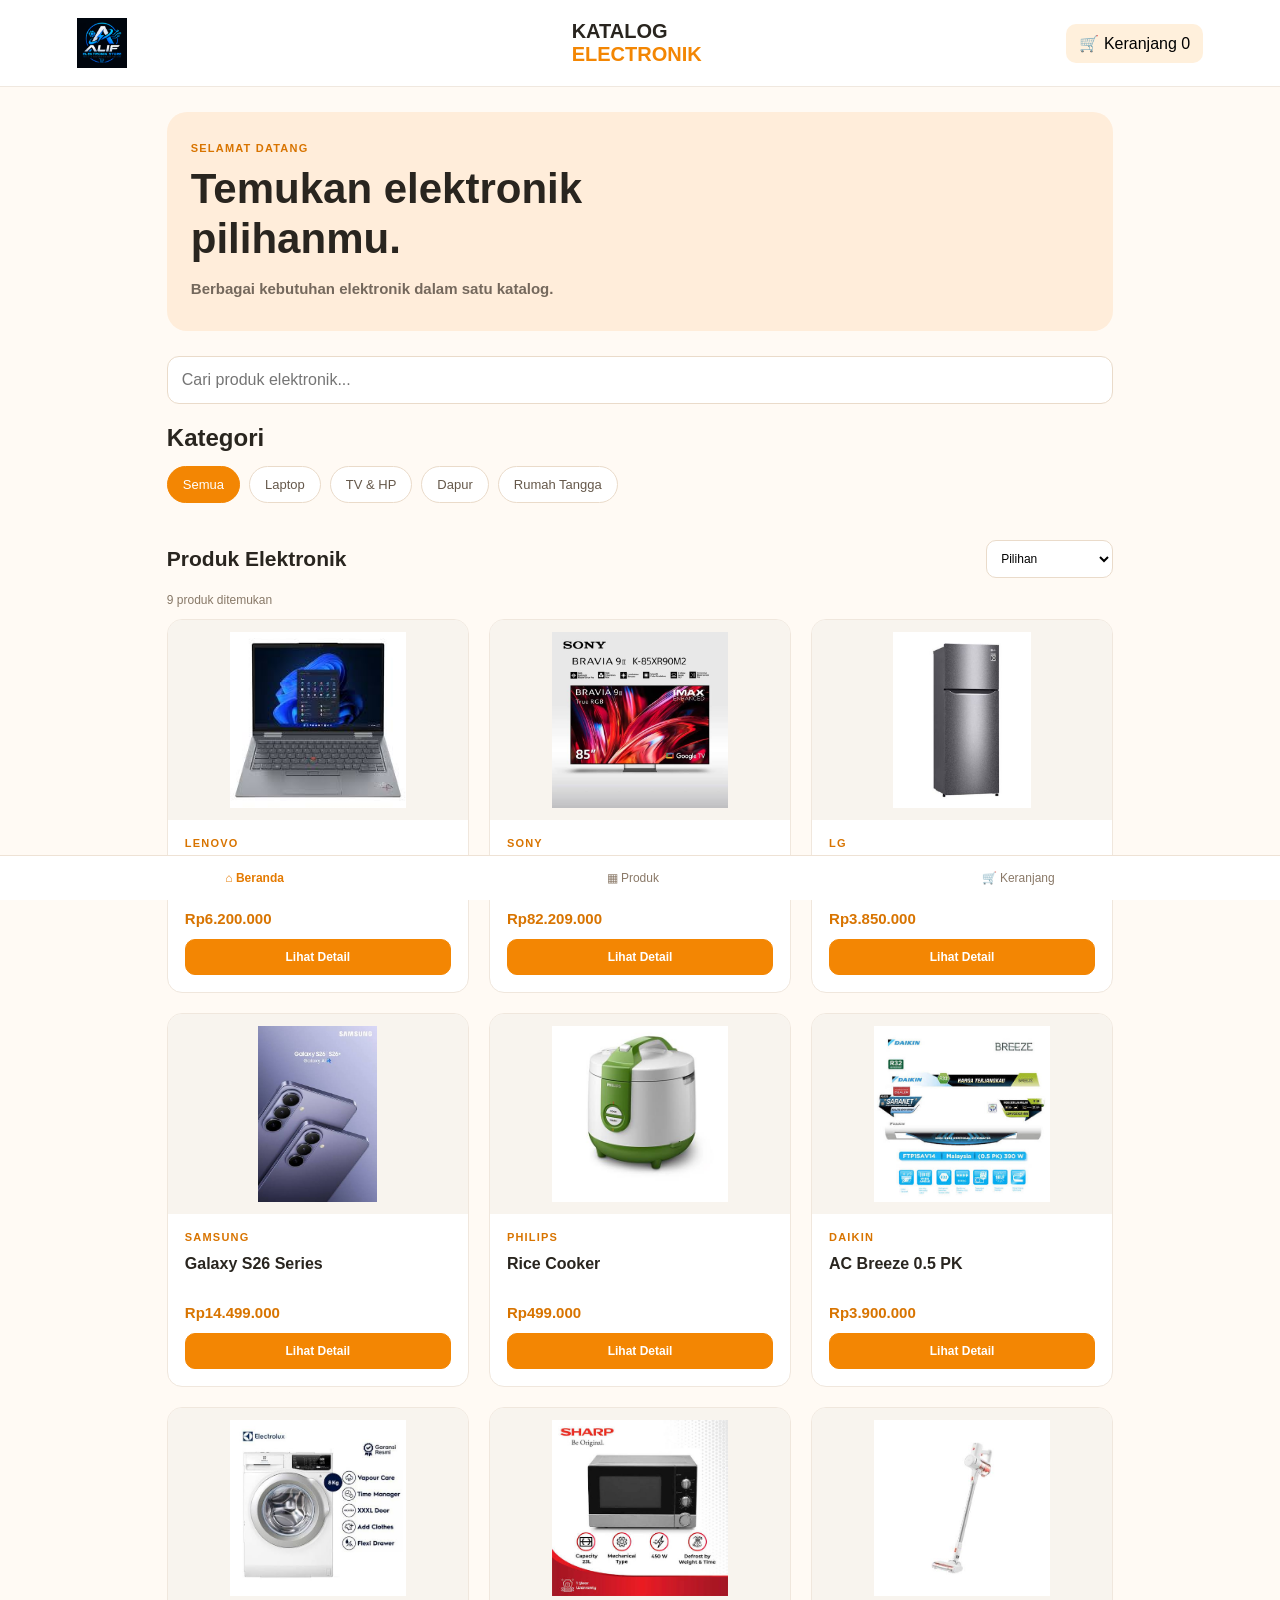
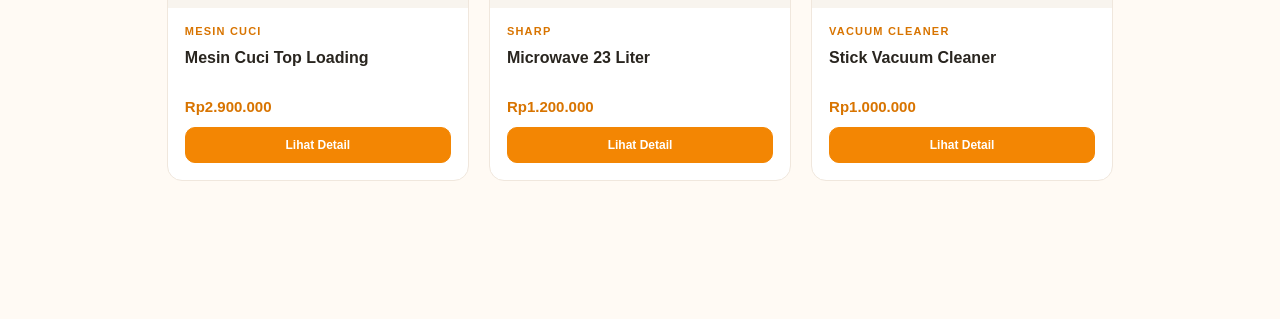
==== index.html @ b6ebd0a6 "menambahkan file html,css,dan javascript" ====
<!DOCTYPE html>
<html lang="id">
<head>
    <meta charset="UTF-8">
    <meta name="viewport" content="width=device-width, initial-scale=1.0">
    <title>Katalog Electronic</title>
    <link rel="stylesheet" href="style.css">
    <script src="script.js" defer></script>
</head>
<body>

<header class="header">
    <img src="Alif Elektronik Store Neon Badge.png" alt="Logo Toko Elektronik" class="logo">
    <a class="logo" href="index.html">KATALOG <span>ELECTRONIK</span></a>
    <button id="cartButton" class="cartbutton">
        🛒 Keranjang <span id="cartCount">0</span>
    </button>
</header>

<main class="container">

    <section id="catalogPage">
        <div class="welcome">
            <p class="eyebrow">SELAMAT DATANG</p>
            <h1>Temukan elektronik pilihanmu.</h1>
            <p class="deskripsi">Berbagai kebutuhan elektronik dalam satu katalog.</p>
        </div>

        <div class="searchbox">
            <input id="searchInput" type="search" placeholder="Cari produk elektronik...">
        </div>

        <h2>Kategori</h2>

        <div class="categories">
            <button class="category active" data-category="Semua">Semua</button>
            <button class="category" data-category="Laptop">Laptop</button>
            <button class="category" data-category="TV & HP">TV & HP</button>
            <button class="category" data-category="Dapur">Dapur</button>
            <button class="category" data-category="Rumah Tangga">Rumah Tangga</button>
        </div>

        <div class="sectionheading">
            <h2>Produk Elektronik</h2>

            <select id="sortSelect">
                <option value="default">Pilihan</option>
                <option value="low">Harga termurah</option>
                <option value="high">Harga termahal</option>
                <option value="az">Nama A-Z</option>
            </select>
        </div>

        <p id="resultCount"></p>

        <div id="productGrid" class="productgrid">

            <article class="productcard" data-category="Laptop" data-name="Laptop ThinkPad" data-price="6200000">
                <img class="productimage" src="gambar 1.png" alt="Laptop Lenovo ThinkPad">
                <div class="productinfo">
                    <p class="productbrand">LENOVO</p>
                    <h3>Laptop ThinkPad</h3>
                    <p class="productprice">Rp6.200.000</p>
                    <a class="primarybutton" href="laptop.html">Lihat Detail</a>
                </div>
            </article>

            <article class="productcard" data-category="TV & HP" data-name="Sony BRAVIA 9 II" data-price="82209000">
                <img class="productimage" src="gambar 2.png" alt="Televisi Sony BRAVIA 9 II">
                <div class="productinfo">
                    <p class="productbrand">SONY</p>
                    <h3>BRAVIA 9 II 85 Inci</h3>
                    <p class="productprice">Rp82.209.000</p>
                    <a class="primarybutton" href="televisi.html">Lihat Detail</a>
                </div>
            </article>

            <article class="productcard" data-category="Rumah Tangga" data-name="Kulkas Dua Pintu" data-price="3850000">
                <img class="productimage" src="gambar 3.png" alt="Kulkas dua pintu LG">
                <div class="productinfo">
                    <p class="productbrand">LG</p>
                    <h3>Kulkas Dua Pintu</h3>
                    <p class="productprice">Rp3.850.000</p>
                    <a class="primarybutton" href="kulkas.html">Lihat Detail</a>
                </div>
            </article>

            <article class="productcard" data-category="TV & HP" data-name="Samsung Galaxy S26" data-price="14499000">
                <img class="productimage" src="gambar 4.png" alt="Samsung Galaxy S26">
                <div class="productinfo">
                    <p class="productbrand">SAMSUNG</p>
                    <h3>Galaxy S26 Series</h3>
                    <p class="productprice">Rp14.499.000</p>
                    <a class="primarybutton" href="handphone.html">Lihat Detail</a>
                </div>
            </article>

            <article class="productcard" data-category="Dapur" data-name="Philips Rice Cooker" data-price="499000">
                <img class="productimage" src="gambar 5.png" alt="Rice cooker Philips">
                <div class="productinfo">
                    <p class="productbrand">PHILIPS</p>
                    <h3>Rice Cooker</h3>
                    <p class="productprice">Rp499.000</p>
                    <a class="primarybutton" href="ricecooker.html">Lihat Detail</a>
                </div>
            </article>

            <article class="productcard" data-category="Rumah Tangga" data-name="Daikin Breeze AC" data-price="3900000">
                <img class="productimage" src="gambar 6.png" alt="AC Daikin Breeze 0.5 PK">
                <div class="productinfo">
                    <p class="productbrand">DAIKIN</p>
                    <h3>AC Breeze 0.5 PK</h3>
                    <p class="productprice">Rp3.900.000</p>
                    <a class="primarybutton" href="ac.html">Lihat Detail</a>
                </div>
            </article>

            <article class="productcard" data-category="Rumah Tangga" data-name="Mesin Cuci Top Loading" data-price="2900000">
                <img class="productimage" src="gambar 7.png" alt="Mesin cuci bukaan atas">
                <div class="productinfo">
                    <p class="productbrand">MESIN CUCI</p>
                    <h3>Mesin Cuci Top Loading</h3>
                    <p class="productprice">Rp2.900.000</p>
                    <a class="primarybutton" href="mesin cuci.html">Lihat Detail</a>
                </div>
            </article>

            <article class="productcard" data-category="Dapur" data-name="Sharp Microwave 23 Liter" data-price="1200000">
                <img class="productimage" src="gambar 8.png" alt="Microwave Sharp 23 liter">
                <div class="productinfo">
                    <p class="productbrand">SHARP</p>
                    <h3>Microwave 23 Liter</h3>
                    <p class="productprice">Rp1.200.000</p>
                    <a class="primarybutton" href="microwave.html">Lihat Detail</a>
                </div>
            </article>

            <article class="productcard" data-category="Rumah Tangga" data-name="Stick Vacuum Cleaner" data-price="1000000">
                <img class="productimage" src="gambar 9.png" alt="Stick vacuum cleaner">
                <div class="productinfo">
                    <p class="productbrand">VACUUM CLEANER</p>
                    <h3>Stick Vacuum Cleaner</h3>
                    <p class="productprice">Rp1.000.000</p>
                    <a class="primarybutton" href="vacum.html">Lihat Detail</a>
                </div>
            </article>

        </div>

        <p id="emptyState" hidden>Produk tidak ditemukan.</p>
    </section>

    <section id="cartPage" hidden>
        <div class="sectionheading">
            <h2>Keranjang Belanja</h2>
            <button id="backButton" class="outlinebutton">Kembali</button>
        </div>

        <div id="cartItems"></div>

        <div class="cartsummary">
            <strong>Total: <span id="cartTotal">Rp0</span></strong>
            <button id="checkoutButton" class="primarybutton">Checkout</button>
        </div>
    </section>

</main>

<nav class="bottomnav">
    <a href="index.html" class="navitem active">⌂ Beranda</a>
    <a href="#productGrid" class="navitem" id="productTab">▦ Produk</a>
    <button id="bottomCartButton" class="navitem">🛒 Keranjang</button>
</nav>

<div class="ucapan">
    <h2 class="jalan">Terimakasih Sudah Melihat Lihat Serta Sudah Belanja 😆</h2>
</div>

</body>
</html>
---- style.css ----
* {
    box-sizing: border-box;
    margin: 0;
    padding: 0;
}

body {
    font-family: Arial, sans-serif;
    background-color: #fffaf4;
    color: #29251f;
    padding-bottom: 85px;
}

button,
input,
select {
    font: inherit;
}

button,
a {
    cursor: pointer;
}

.header {
    background-color: #ffffff;
    padding: 18px 6%;
    display: flex;
    align-items: center;
    justify-content: space-between;
    border-bottom: 1px solid #f0e8df;
}

.logo {
    color: #29251f;
    text-decoration: none;
    font-size: 20px;
    font-weight: bolder;
}

.logo span {
    color: #f38603;
}

.cartbutton {
    padding: 10px 13px;
    border: none;
    border-radius: 10px;
    background-color: #fff0dc;
}

.container {
    width: 100%;
    max-width: 1100px;
    margin: auto;
    padding: 25px 6%;
}

.welcome {
    background-color: #ffedda;
    padding: 30px 24px;
    border-radius: 20px;
    margin-bottom: 25px;
    transition: 0.9s ease;
}

.welcome:hover{
    transform: translateY(-10px);
}

.welcome h1 {
    max-width: 500px;
    font-size: clamp(28px, 6vw, 42px);
    line-height: 1.2;
    margin-bottom: 12px;
}

.welcome p:last-child {
    color: #74685c;
    line-height: 1.6;
}

.eyebrow,
.productbrand {
    color: #d87400;
    font-size: 11px;
    font-weight: bold;
    letter-spacing: 1.2px;
    margin-bottom: 10px;
}

.searchbox {
    margin: 20px 0;
}

.searchbox input {
    width: 100%;
    padding: 14px;
    border: 1px solid #eadbca;
    border-radius: 12px;
    background-color: #ffffff;
}

.categories {
    display: flex;
    gap: 9px;
    overflow-x: auto;
    padding: 14px 0 22px;
}

.category {
    flex-shrink: 0;
    padding: 10px 15px;
    border: 1px solid #eadbca;
    border-radius: 25px;
    background-color: #ffffff;
    color: #65584a;
    font-size: 13px;
}

.category.active {
    color: #ffffff;
    background-color: #f38603;
    border-color: #f38603;
}

.sectionheading {
    display: flex;
    justify-content: space-between;
    align-items: center;
    gap: 12px;
    margin: 15px 0;
}

.sectionheading h2,
.container > h2 {
    font-size: 21px;
}

#sortSelect {
    max-width: 150px;
    padding: 10px;
    border: 1px solid #eadbca;
    border-radius: 10px;
    background-color: #ffffff;
    font-size: 12px;
}

#resultCount {
    margin-bottom: 12px;
    color: #887968;
    font-size: 12px;
}

.productgrid {
    display: grid;
    grid-template-columns: repeat(2, minmax(0, 1fr));
    gap: 14px;
}

.productcard {
    min-width: 0;
    overflow: hidden;
    border: 1px solid #f0e7dd;
    border-radius: 15px;
    background-color: #ffffff;
}

.productimage {
    display: block;
    width: 100%;
    height: 145px;
    object-fit: contain;
    padding: 12px;
    background-color: #f8f4ee;
}

.productinfo {
    padding: 13px;
}

.productinfo h3 {
    font-size: 14px;
    line-height: 1.4;
    min-height: 39px;
    margin-bottom: 9px;
}

.productprice {
    color: #d87400;
    font-weight: bold;
    font-size: 15px;
    margin: 12px 0;
}

.primarybutton, .outlinebutton {
    display: inline-block;
    text-align: center;
    padding: 12px 15px;
    border-radius: 10px;
    font-size: 13px;
    font-weight: bold;
    text-decoration: none;
}

.primarybutton {
    border: 1px solid #f38603;
    background-color: #f38603;
    color: #ffffff;
}

.primarybutton:hover {
    background-color: #d87400;
}

.productinfo .primarybutton {
    display: block;
    width: 100%;
    padding: 10px 5px;
    font-size: 12px;
}

.outlinebutton {
    color: #c66a00;
    border: 1px solid #f38603;
    background-color: #ffffff;
}

.backlink {
    display: inline-block;
    margin-bottom: 20px;
    color: #b96300;
    text-decoration: none;
    font-size: 14px;
}

.detailcard {
    max-width: 650px;
    margin: auto;
    padding: 22px;
    background-color: #ffffff;
    border: 1px solid #f0e7dd;
    border-radius: 20px;
}

.detailimage {
    display: block;
    width: 100%;
    height: 280px;
    object-fit: contain;
    padding: 15px;
    background-color: #f8f4ee;
    border-radius: 15px;
    margin-bottom: 22px;
}

.detailcard h1 {
    font-size: 27px;
    margin: 10px 0;
}

.detailcard > p:not(.productbrand):not(.productprice) {
    color: #786c60;
    font-size: 14px;
    line-height: 1.7;
    margin-bottom: 20px;
}

.quantityinput {
    display: block;
    width: 100%;
    padding: 12px;
    margin: 10px 0 18px;
    border: 1px solid #eadbca;
    border-radius: 10px;
}

.addtocart {
    width: 100%;
}

.cartitem {
    display: flex;
    align-items: center;
    gap: 12px;
    padding: 12px;
    margin-bottom: 12px;
    background-color: #ffffff;
    border: 1px solid #f0e7dd;
    border-radius: 13px;
}

.cartitem img {
    width: 70px;
    height: 70px;
    object-fit: contain;
    background-color: #f8f4ee;
    border-radius: 9px;
}

.cartiteminfo {
    flex: 1;
    min-width: 0;
}

.cartiteminfo h3 {
    font-size: 13px;
    margin-bottom: 6px;
}

.cartiteminfo p {
    color: #d87400;
    font-size: 13px;
    font-weight: bold;
}

.removebutton {
    border: none;
    padding: 8px;
    border-radius: 8px;
    background-color: #fff0dc;
    color: #a95b00;
    font-size: 11px;
}

.cartsummary {
    display: flex;
    justify-content: space-between;
    align-items: center;
    gap: 12px;
    margin-top: 20px;
    padding: 16px;
    border-radius: 14px;
    background-color: #ffffff;
}

.bottomnav {
    position: fixed;
    bottom: 0;
    left: 0;
    z-index: 10;
    width: 100%;
    display: flex;
    justify-content: space-around;
    align-items: center;
    padding: 15px 5%;
    background-color: #ffffff;
    border-top: 1px solid #eee2d5;
}

.navitem {
    color: #8a7968;
    text-decoration: none;
    background: none;
    border: none;
    font-size: 12px;
}

.navitem.active {
    color: #e47a00;
    font-weight: bold;
}

[hidden] {
    display: none !important;
}

@media (min-width: 700px) {
    .productgrid {
        grid-template-columns: repeat(3, minmax(0, 1fr));
        gap: 20px;
    }

    .productimage {
        height: 200px;
    }

    .productinfo {
        padding: 17px;
    }

    .productinfo h3 {
        font-size: 16px;
    }

    .detailimage {
        height: 350px;
    }

    .detailcard {
        padding: 30px;
    }
}

@media (max-width: 360px) {
    .container {
        padding-left: 4%;
        padding-right: 4%;
    }

    .productgrid {
        gap: 8px;
    }

    .productinfo {
        padding: 9px;
    }

    .productinfo h3,
    .productprice {
        font-size: 12px;
    }
}

.logo{
    width: 50px;
    height: auto;
}

.ucapan{
    justify-content: flex-start;
    display: flex;
    margin: 0 auto;
    white-space: nowrap;
    overflow: hidden;
    transition: 0.9s ease;
}

.jalan{
    animation: jalan-kiri 10s linear infinite;
    display: inline-block;
    padding-left: 100%;
    color: #d87400;
}

@keyframes jalan-kiri{
    0%{transform: translate3d(10,10,10);}
    100%{transform: translate3d(-100%,0,0);}
}

.deskripsi{
    font-weight: bolder;
    font-size: 15px;
    color: #FF933E;
}
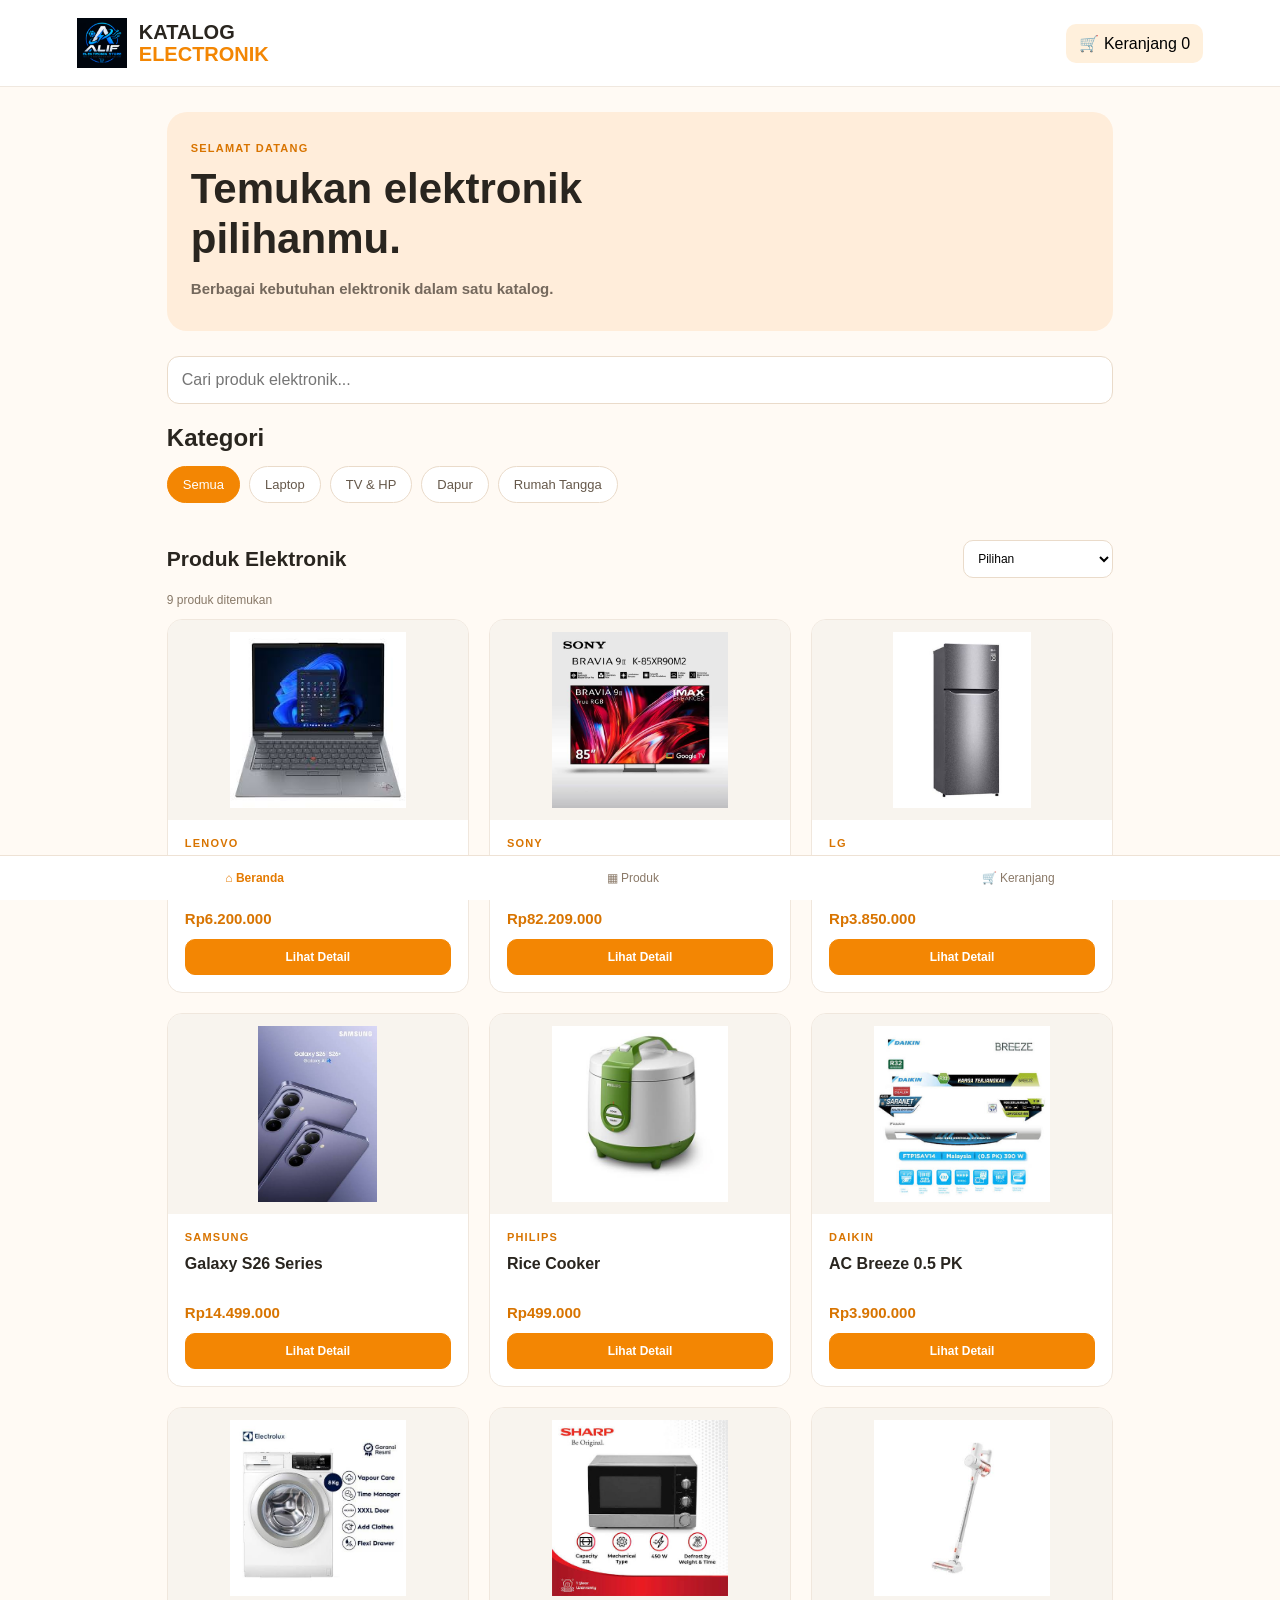
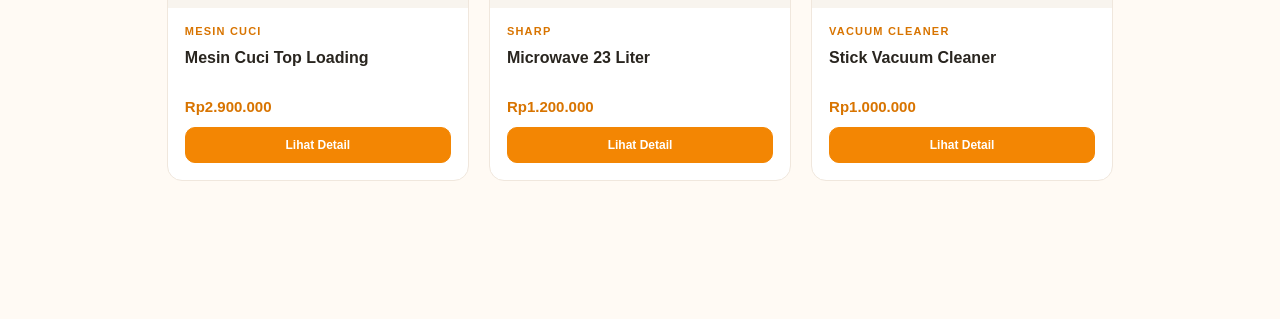
==== commit b5a270d7: "menambahkan file html css js" ====
--- a/index.html
+++ b/index.html
@@ -1,3 +1,4 @@
+
 <!DOCTYPE html>
 <html lang="id">
 <head>
@@ -9,172 +10,178 @@
 </head>
 <body>
 
-<header class="header">
-    <img src="Alif Elektronik Store Neon Badge.png" alt="Logo Toko Elektronik" class="logo">
-    <a class="logo" href="index.html">KATALOG <span>ELECTRONIK</span></a>
-    <button id="cartButton" class="cartbutton">
-        🛒 Keranjang <span id="cartCount">0</span>
-    </button>
-</header>
+    <header class="header">
+        <img src="Alif Elektronik Store Neon Badge.png"
+             alt="Logo Toko Elektronik"
+             class="store-logo">
 
-<main class="container">
+        <a class="logo" href="index.html">
+            KATALOG <span>ELECTRONIK</span>
+        </a>
 
-    <section id="catalogPage">
-        <div class="welcome">
-            <p class="eyebrow">SELAMAT DATANG</p>
-            <h1>Temukan elektronik pilihanmu.</h1>
-            <p class="deskripsi">Berbagai kebutuhan elektronik dalam satu katalog.</p>
-        </div>
+        <button id="cartButton" class="cartbutton">
+            🛒 Keranjang <span id="cartCount">0</span>
+        </button>
+    </header>
 
-        <div class="searchbox">
-            <input id="searchInput" type="search" placeholder="Cari produk elektronik...">
-        </div>
+    <main class="container">
 
-        <h2>Kategori</h2>
+        <section id="catalogPage">
+            <div class="welcome">
+                <p class="eyebrow">SELAMAT DATANG</p>
+                <h1>Temukan elektronik pilihanmu.</h1>
+                <p class="deskripsi">Berbagai kebutuhan elektronik dalam satu katalog.</p>
+            </div>
 
-        <div class="categories">
-            <button class="category active" data-category="Semua">Semua</button>
-            <button class="category" data-category="Laptop">Laptop</button>
-            <button class="category" data-category="TV & HP">TV & HP</button>
-            <button class="category" data-category="Dapur">Dapur</button>
-            <button class="category" data-category="Rumah Tangga">Rumah Tangga</button>
-        </div>
+            <div class="searchbox">
+                <input id="searchInput" type="search" placeholder="Cari produk elektronik...">
+            </div>
 
-        <div class="sectionheading">
-            <h2>Produk Elektronik</h2>
+            <h2>Kategori</h2>
 
-            <select id="sortSelect">
-                <option value="default">Pilihan</option>
-                <option value="low">Harga termurah</option>
-                <option value="high">Harga termahal</option>
-                <option value="az">Nama A-Z</option>
-            </select>
-        </div>
+            <div class="categories">
+                <button class="category active" data-category="Semua">Semua</button>
+                <button class="category" data-category="Laptop">Laptop</button>
+                <button class="category" data-category="TV & HP">TV & HP</button>
+                <button class="category" data-category="Dapur">Dapur</button>
+                <button class="category" data-category="Rumah Tangga">Rumah Tangga</button>
+            </div>
 
-        <p id="resultCount"></p>
+            <div class="sectionheading">
+                <h2>Produk Elektronik</h2>
 
-        <div id="productGrid" class="productgrid">
+                <select id="sortSelect">
+                    <option value="default">Pilihan</option>
+                    <option value="low">Harga termurah</option>
+                    <option value="high">Harga termahal</option>
+                    <option value="az">Nama A-Z</option>
+                </select>
+            </div>
 
-            <article class="productcard" data-category="Laptop" data-name="Laptop ThinkPad" data-price="6200000">
-                <img class="productimage" src="gambar 1.png" alt="Laptop Lenovo ThinkPad">
-                <div class="productinfo">
-                    <p class="productbrand">LENOVO</p>
-                    <h3>Laptop ThinkPad</h3>
-                    <p class="productprice">Rp6.200.000</p>
-                    <a class="primarybutton" href="laptop.html">Lihat Detail</a>
-                </div>
-            </article>
+            <p id="resultCount"></p>
 
-            <article class="productcard" data-category="TV & HP" data-name="Sony BRAVIA 9 II" data-price="82209000">
-                <img class="productimage" src="gambar 2.png" alt="Televisi Sony BRAVIA 9 II">
-                <div class="productinfo">
-                    <p class="productbrand">SONY</p>
-                    <h3>BRAVIA 9 II 85 Inci</h3>
-                    <p class="productprice">Rp82.209.000</p>
-                    <a class="primarybutton" href="televisi.html">Lihat Detail</a>
-                </div>
-            </article>
+            <div id="productGrid" class="productgrid">
 
-            <article class="productcard" data-category="Rumah Tangga" data-name="Kulkas Dua Pintu" data-price="3850000">
-                <img class="productimage" src="gambar 3.png" alt="Kulkas dua pintu LG">
-                <div class="productinfo">
-                    <p class="productbrand">LG</p>
-                    <h3>Kulkas Dua Pintu</h3>
-                    <p class="productprice">Rp3.850.000</p>
-                    <a class="primarybutton" href="kulkas.html">Lihat Detail</a>
-                </div>
-            </article>
+                <article class="productcard" data-category="Laptop" data-name="Laptop ThinkPad" data-price="6200000">
+                    <img class="productimage" src="gambar 1.png" alt="Laptop Lenovo ThinkPad">
+                    <div class="productinfo">
+                        <p class="productbrand">LENOVO</p>
+                        <h3>Laptop ThinkPad</h3>
+                        <p class="productprice">Rp6.200.000</p>
+                        <a class="primarybutton" href="laptop.html">Lihat Detail</a>
+                    </div>
+                </article>
 
-            <article class="productcard" data-category="TV & HP" data-name="Samsung Galaxy S26" data-price="14499000">
-                <img class="productimage" src="gambar 4.png" alt="Samsung Galaxy S26">
-                <div class="productinfo">
-                    <p class="productbrand">SAMSUNG</p>
-                    <h3>Galaxy S26 Series</h3>
-                    <p class="productprice">Rp14.499.000</p>
-                    <a class="primarybutton" href="handphone.html">Lihat Detail</a>
-                </div>
-            </article>
+                <article class="productcard" data-category="TV & HP" data-name="Sony BRAVIA 9 II" data-price="82209000">
+                    <img class="productimage" src="gambar 2.png" alt="Televisi Sony BRAVIA 9 II">
+                    <div class="productinfo">
+                        <p class="productbrand">SONY</p>
+                        <h3>BRAVIA 9 II 85 Inci</h3>
+                        <p class="productprice">Rp82.209.000</p>
+                        <a class="primarybutton" href="televisi.html">Lihat Detail</a>
+                    </div>
+                </article>
 
-            <article class="productcard" data-category="Dapur" data-name="Philips Rice Cooker" data-price="499000">
-                <img class="productimage" src="gambar 5.png" alt="Rice cooker Philips">
-                <div class="productinfo">
-                    <p class="productbrand">PHILIPS</p>
-                    <h3>Rice Cooker</h3>
-                    <p class="productprice">Rp499.000</p>
-                    <a class="primarybutton" href="ricecooker.html">Lihat Detail</a>
-                </div>
-            </article>
+                <article class="productcard" data-category="Rumah Tangga" data-name="Kulkas Dua Pintu" data-price="3850000">
+                    <img class="productimage" src="gambar 3.png" alt="Kulkas dua pintu LG">
+                    <div class="productinfo">
+                        <p class="productbrand">LG</p>
+                        <h3>Kulkas Dua Pintu</h3>
+                        <p class="productprice">Rp3.850.000</p>
+                        <a class="primarybutton" href="kulkas.html">Lihat Detail</a>
+                    </div>
+                </article>
 
-            <article class="productcard" data-category="Rumah Tangga" data-name="Daikin Breeze AC" data-price="3900000">
-                <img class="productimage" src="gambar 6.png" alt="AC Daikin Breeze 0.5 PK">
-                <div class="productinfo">
-                    <p class="productbrand">DAIKIN</p>
-                    <h3>AC Breeze 0.5 PK</h3>
-                    <p class="productprice">Rp3.900.000</p>
-                    <a class="primarybutton" href="ac.html">Lihat Detail</a>
-                </div>
-            </article>
+                <article class="productcard" data-category="TV & HP" data-name="Samsung Galaxy S26" data-price="14499000">
+                    <img class="productimage" src="gambar 4.png" alt="Samsung Galaxy S26">
+                    <div class="productinfo">
+                        <p class="productbrand">SAMSUNG</p>
+                        <h3>Galaxy S26 Series</h3>
+                        <p class="productprice">Rp14.499.000</p>
+                        <a class="primarybutton" href="handphone.html">Lihat Detail</a>
+                    </div>
+                </article>
 
-            <article class="productcard" data-category="Rumah Tangga" data-name="Mesin Cuci Top Loading" data-price="2900000">
-                <img class="productimage" src="gambar 7.png" alt="Mesin cuci bukaan atas">
-                <div class="productinfo">
-                    <p class="productbrand">MESIN CUCI</p>
-                    <h3>Mesin Cuci Top Loading</h3>
-                    <p class="productprice">Rp2.900.000</p>
-                    <a class="primarybutton" href="mesin cuci.html">Lihat Detail</a>
-                </div>
-            </article>
+                <article class="productcard" data-category="Dapur" data-name="Philips Rice Cooker" data-price="499000">
+                    <img class="productimage" src="gambar 5.png" alt="Rice cooker Philips">
+                    <div class="productinfo">
+                        <p class="productbrand">PHILIPS</p>
+                        <h3>Rice Cooker</h3>
+                        <p class="productprice">Rp499.000</p>
+                        <a class="primarybutton" href="ricecooker.html">Lihat Detail</a>
+                    </div>
+                </article>
 
-            <article class="productcard" data-category="Dapur" data-name="Sharp Microwave 23 Liter" data-price="1200000">
-                <img class="productimage" src="gambar 8.png" alt="Microwave Sharp 23 liter">
-                <div class="productinfo">
-                    <p class="productbrand">SHARP</p>
-                    <h3>Microwave 23 Liter</h3>
-                    <p class="productprice">Rp1.200.000</p>
-                    <a class="primarybutton" href="microwave.html">Lihat Detail</a>
-                </div>
-            </article>
+                <article class="productcard" data-category="Rumah Tangga" data-name="Daikin Breeze AC" data-price="3900000">
+                    <img class="productimage" src="gambar 6.png" alt="AC Daikin Breeze 0.5 PK">
+                    <div class="productinfo">
+                        <p class="productbrand">DAIKIN</p>
+                        <h3>AC Breeze 0.5 PK</h3>
+                        <p class="productprice">Rp3.900.000</p>
+                        <a class="primarybutton" href="ac.html">Lihat Detail</a>
+                    </div>
+                </article>
 
-            <article class="productcard" data-category="Rumah Tangga" data-name="Stick Vacuum Cleaner" data-price="1000000">
-                <img class="productimage" src="gambar 9.png" alt="Stick vacuum cleaner">
-                <div class="productinfo">
-                    <p class="productbrand">VACUUM CLEANER</p>
-                    <h3>Stick Vacuum Cleaner</h3>
-                    <p class="productprice">Rp1.000.000</p>
-                    <a class="primarybutton" href="vacum.html">Lihat Detail</a>
-                </div>
-            </article>
+                <article class="productcard" data-category="Rumah Tangga" data-name="Mesin Cuci Top Loading" data-price="2900000">
+                    <img class="productimage" src="gambar 7.png" alt="Mesin cuci bukaan atas">
+                    <div class="productinfo">
+                        <p class="productbrand">MESIN CUCI</p>
+                        <h3>Mesin Cuci Top Loading</h3>
+                        <p class="productprice">Rp2.900.000</p>
+                        <a class="primarybutton" href="mesin cuci.html">Lihat Detail</a>
+                    </div>
+                </article>
 
-        </div>
+                <article class="productcard" data-category="Dapur" data-name="Sharp Microwave 23 Liter" data-price="1200000">
+                    <img class="productimage" src="gambar 8.png" alt="Microwave Sharp 23 liter">
+                    <div class="productinfo">
+                        <p class="productbrand">SHARP</p>
+                        <h3>Microwave 23 Liter</h3>
+                        <p class="productprice">Rp1.200.000</p>
+                        <a class="primarybutton" href="microwave.html">Lihat Detail</a>
+                    </div>
+                </article>
 
-        <p id="emptyState" hidden>Produk tidak ditemukan.</p>
-    </section>
+                <article class="productcard" data-category="Rumah Tangga" data-name="Stick Vacuum Cleaner" data-price="1000000">
+                    <img class="productimage" src="gambar 9.png" alt="Stick vacuum cleaner">
+                    <div class="productinfo">
+                        <p class="productbrand">VACUUM CLEANER</p>
+                        <h3>Stick Vacuum Cleaner</h3>
+                        <p class="productprice">Rp1.000.000</p>
+                        <a class="primarybutton" href="vacum.html">Lihat Detail</a>
+                    </div>
+                </article>
 
-    <section id="cartPage" hidden>
-        <div class="sectionheading">
-            <h2>Keranjang Belanja</h2>
-            <button id="backButton" class="outlinebutton">Kembali</button>
-        </div>
+            </div>
 
-        <div id="cartItems"></div>
+            <p id="emptyState" hidden>Produk tidak ditemukan.</p>
+        </section>
 
-        <div class="cartsummary">
-            <strong>Total: <span id="cartTotal">Rp0</span></strong>
-            <button id="checkoutButton" class="primarybutton">Checkout</button>
-        </div>
-    </section>
+        <section id="cartPage" hidden>
+            <div class="sectionheading">
+                <h2>Keranjang Belanja</h2>
+                <button id="backButton" class="outlinebutton">Kembali</button>
+            </div>
 
-</main>
+            <div id="cartItems"></div>
 
-<nav class="bottomnav">
-    <a href="index.html" class="navitem active">⌂ Beranda</a>
-    <a href="#productGrid" class="navitem" id="productTab">▦ Produk</a>
-    <button id="bottomCartButton" class="navitem">🛒 Keranjang</button>
-</nav>
+            <div class="cartsummary">
+                <strong>Total: <span id="cartTotal">Rp0</span></strong>
+                <button id="checkoutButton" class="primarybutton">Checkout</button>
+            </div>
+        </section>
 
-<div class="ucapan">
-    <h2 class="jalan">Terimakasih Sudah Melihat Lihat Serta Sudah Belanja 😆</h2>
-</div>
+    </main>
+
+    <nav class="bottomnav">
+        <a href="index.html" class="navitem active">⌂ Beranda</a>
+        <a href="#productGrid" class="navitem" id="productTab">▦ Produk</a>
+        <button id="bottomCartButton" class="navitem">🛒 Keranjang</button>
+    </nav>
+
+    <div class="ucapan">
+        <h2 class="jalan">Terimakasih Sudah Melihat Lihat Serta Sudah Belanja 😆</h2>
+    </div>
 
 </body>
-</html>+</html>
--- a/style.css
+++ b/style.css
@@ -1,3 +1,4 @@
+
 * {
     box-sizing: border-box;
     margin: 0;
@@ -9,6 +10,7 @@
     background-color: #fffaf4;
     color: #29251f;
     padding-bottom: 85px;
+    overflow-x: hidden;
 }
 
 button,
@@ -28,7 +30,15 @@
     display: flex;
     align-items: center;
     justify-content: space-between;
+    gap: 12px;
     border-bottom: 1px solid #f0e8df;
+}
+
+.store-logo {
+    display: block;
+    width: 50px;
+    height: auto;
+    flex-shrink: 0;
 }
 
 .logo {
@@ -36,10 +46,14 @@
     text-decoration: none;
     font-size: 20px;
     font-weight: bolder;
+    flex: 1;
+    min-width: 0;
+    line-height: 1.1;
 }
 
 .logo span {
     color: #f38603;
+    display: block;
 }
 
 .cartbutton {
@@ -47,6 +61,8 @@
     border: none;
     border-radius: 10px;
     background-color: #fff0dc;
+    white-space: nowrap;
+    flex-shrink: 0;
 }
 
 .container {
@@ -64,7 +80,7 @@
     transition: 0.9s ease;
 }
 
-.welcome:hover{
+.welcome:hover {
     transform: translateY(-10px);
 }
 
@@ -138,7 +154,9 @@
 }
 
 #sortSelect {
-    max-width: 150px;
+    width: 150px;
+    max-width: 40%;
+    min-width: 0;
     padding: 10px;
     border: 1px solid #eadbca;
     border-radius: 10px;
@@ -184,6 +202,7 @@
     line-height: 1.4;
     min-height: 39px;
     margin-bottom: 9px;
+    overflow-wrap: break-word;
 }
 
 .productprice {
@@ -191,9 +210,11 @@
     font-weight: bold;
     font-size: 15px;
     margin: 12px 0;
-}
-
-.primarybutton, .outlinebutton {
+    overflow-wrap: anywhere;
+}
+
+.primarybutton,
+.outlinebutton {
     display: inline-block;
     text-align: center;
     padding: 12px 15px;
@@ -306,15 +327,18 @@
 .cartiteminfo h3 {
     font-size: 13px;
     margin-bottom: 6px;
+    overflow-wrap: anywhere;
 }
 
 .cartiteminfo p {
     color: #d87400;
     font-size: 13px;
     font-weight: bold;
+    overflow-wrap: anywhere;
 }
 
 .removebutton {
+    flex-shrink: 0;
     border: none;
     padding: 8px;
     border-radius: 8px;
@@ -332,6 +356,7 @@
     padding: 16px;
     border-radius: 14px;
     background-color: #ffffff;
+    flex-wrap: wrap;
 }
 
 .bottomnav {
@@ -361,6 +386,39 @@
     font-weight: bold;
 }
 
+.ucapan {
+    display: flex;
+    justify-content: flex-start;
+    margin: 0 auto;
+    white-space: nowrap;
+    overflow: hidden;
+    transition: 0.9s ease;
+}
+
+.jalan {
+    display: inline-block;
+    padding-left: 100%;
+    color: #d87400;
+    animation: jalan-kiri 10s linear infinite;
+}
+
+@keyframes jalan-kiri {
+    0% {
+        transform: translateX(0);
+    }
+
+    100% {
+        transform: translateX(-100%);
+    }
+}
+
+.deskripsi {
+    font-weight: bolder;
+    font-size: 15px;
+    color: #ff933e;
+    overflow-wrap: break-word;
+}
+
 [hidden] {
     display: none !important;
 }
@@ -392,7 +450,25 @@
     }
 }
 
-@media (max-width: 360px) {
+@media (max-width: 699px) {
+    .header {
+        padding: 14px 4%;
+        gap: 8px;
+    }
+
+    .store-logo {
+        width: 38px;
+    }
+
+    .logo {
+        font-size: 15px;
+    }
+
+    .cartbutton {
+        padding: 10px 8px;
+        font-size: 12px;
+    }
+
     .container {
         padding-left: 4%;
         padding-right: 4%;
@@ -410,36 +486,69 @@
     .productprice {
         font-size: 12px;
     }
-}
-
-.logo{
-    width: 50px;
-    height: auto;
-}
-
-.ucapan{
-    justify-content: flex-start;
-    display: flex;
-    margin: 0 auto;
-    white-space: nowrap;
-    overflow: hidden;
-    transition: 0.9s ease;
-}
-
-.jalan{
-    animation: jalan-kiri 10s linear infinite;
-    display: inline-block;
-    padding-left: 100%;
-    color: #d87400;
-}
-
-@keyframes jalan-kiri{
-    0%{transform: translate3d(10,10,10);}
-    100%{transform: translate3d(-100%,0,0);}
-}
-
-.deskripsi{
-    font-weight: bolder;
-    font-size: 15px;
-    color: #FF933E;
+
+    .sectionheading {
+        gap: 8px;
+    }
+
+    .sectionheading h2 {
+        font-size: 18px;
+    }
+
+    #sortSelect {
+        width: 125px;
+        max-width: 42%;
+    }
+}
+
+@media (max-width: 350px) {
+    .header {
+        padding: 12px 3%;
+        gap: 5px;
+    }
+
+    .store-logo {
+        width: 30px;
+    }
+
+    .logo {
+        font-size: 12px;
+    }
+
+    .cartbutton {
+        padding: 8px 5px;
+        font-size: 10px;
+    }
+
+    .welcome {
+        padding: 24px 18px;
+    }
+
+    .welcome h1 {
+        font-size: 26px;
+    }
+
+    .deskripsi {
+        font-size: 13px;
+    }
+
+    .productgrid {
+        gap: 6px;
+    }
+
+    .productinfo {
+        padding: 7px;
+    }
+
+    .sectionheading h2 {
+        font-size: 16px;
+    }
+
+    .bottomnav {
+        padding: 14px 3%;
+    }
+
+    .navitem {
+        font-size: 11px;
+    }
 }
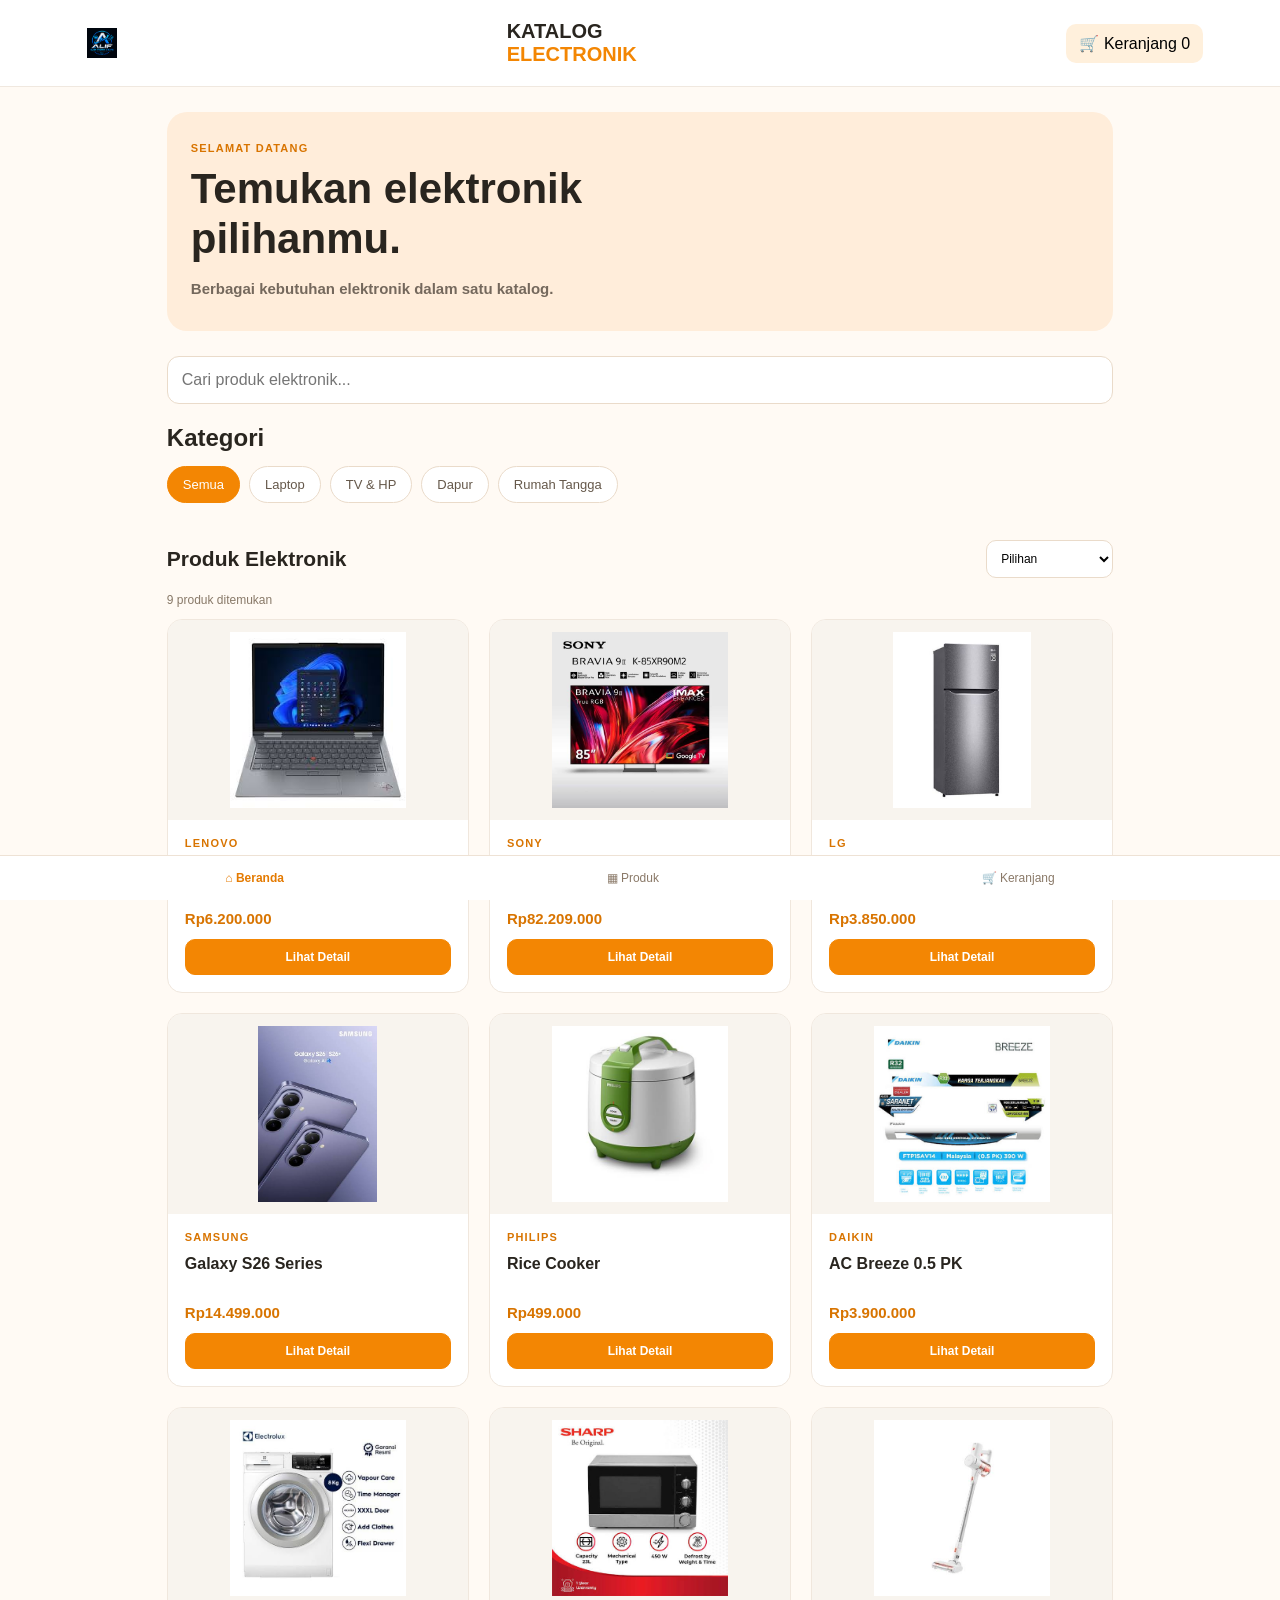
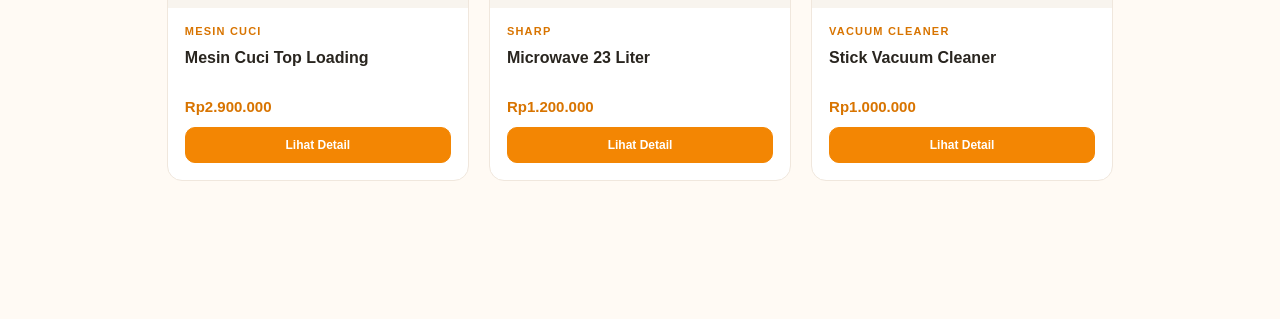
==== commit 64375ec3: "menambahkan html css js" ====
--- a/index.html
+++ b/index.html
@@ -1,4 +1,3 @@
-
 <!DOCTYPE html>
 <html lang="id">
 <head>
@@ -10,178 +9,172 @@
 </head>
 <body>
 
-    <header class="header">
-        <img src="Alif Elektronik Store Neon Badge.png"
-             alt="Logo Toko Elektronik"
-             class="store-logo">
+<header class="header">
+    <img  src="Alif Elektronik Store Neon Badge.png" alt="" class="logo-toko">
+    <a class="logo" href="index.html">KATALOG <span>ELECTRONIK</span></a>
+    <button id="cartButton" class="cartbutton">
+        🛒 Keranjang <span id="cartCount">0</span>
+    </button>
+</header>
 
-        <a class="logo" href="index.html">
-            KATALOG <span>ELECTRONIK</span>
-        </a>
+<main class="container">
 
-        <button id="cartButton" class="cartbutton">
-            🛒 Keranjang <span id="cartCount">0</span>
-        </button>
-    </header>
+    <section id="catalogPage">
+        <div class="welcome">
+            <p class="eyebrow">SELAMAT DATANG</p>
+            <h1>Temukan elektronik pilihanmu.</h1>
+            <p class="deskripsi">Berbagai kebutuhan elektronik dalam satu katalog.</p>
+        </div>
 
-    <main class="container">
+        <div class="searchbox">
+            <input id="searchInput" type="search" placeholder="Cari produk elektronik...">
+        </div>
 
-        <section id="catalogPage">
-            <div class="welcome">
-                <p class="eyebrow">SELAMAT DATANG</p>
-                <h1>Temukan elektronik pilihanmu.</h1>
-                <p class="deskripsi">Berbagai kebutuhan elektronik dalam satu katalog.</p>
-            </div>
+        <h2>Kategori</h2>
 
-            <div class="searchbox">
-                <input id="searchInput" type="search" placeholder="Cari produk elektronik...">
-            </div>
+        <div class="categories">
+            <button class="category active" data-category="Semua">Semua</button>
+            <button class="category" data-category="Laptop">Laptop</button>
+            <button class="category" data-category="TV & HP">TV & HP</button>
+            <button class="category" data-category="Dapur">Dapur</button>
+            <button class="category" data-category="Rumah Tangga">Rumah Tangga</button>
+        </div>
 
-            <h2>Kategori</h2>
+        <div class="sectionheading">
+            <h2>Produk Elektronik</h2>
 
-            <div class="categories">
-                <button class="category active" data-category="Semua">Semua</button>
-                <button class="category" data-category="Laptop">Laptop</button>
-                <button class="category" data-category="TV & HP">TV & HP</button>
-                <button class="category" data-category="Dapur">Dapur</button>
-                <button class="category" data-category="Rumah Tangga">Rumah Tangga</button>
-            </div>
+            <select id="sortSelect">
+                <option value="default">Pilihan</option>
+                <option value="low">Harga termurah</option>
+                <option value="high">Harga termahal</option>
+                <option value="az">Nama A-Z</option>
+            </select>
+        </div>
 
-            <div class="sectionheading">
-                <h2>Produk Elektronik</h2>
+        <p id="resultCount"></p>
 
-                <select id="sortSelect">
-                    <option value="default">Pilihan</option>
-                    <option value="low">Harga termurah</option>
-                    <option value="high">Harga termahal</option>
-                    <option value="az">Nama A-Z</option>
-                </select>
-            </div>
+        <div id="productGrid" class="productgrid">
 
-            <p id="resultCount"></p>
+            <article class="productcard" data-category="Laptop" data-name="Laptop ThinkPad" data-price="6200000">
+                <img class="productimage" src="gambar 1.png" alt="Laptop Lenovo ThinkPad">
+                <div class="productinfo">
+                    <p class="productbrand">LENOVO</p>
+                    <h3>Laptop ThinkPad</h3>
+                    <p class="productprice">Rp6.200.000</p>
+                    <a class="primarybutton" href="laptop.html">Lihat Detail</a>
+                </div>
+            </article>
 
-            <div id="productGrid" class="productgrid">
+            <article class="productcard" data-category="TV & HP" data-name="Sony BRAVIA 9 II" data-price="82209000">
+                <img class="productimage" src="gambar 2.png" alt="Televisi Sony BRAVIA 9 II">
+                <div class="productinfo">
+                    <p class="productbrand">SONY</p>
+                    <h3>BRAVIA 9 II 85 Inci</h3>
+                    <p class="productprice">Rp82.209.000</p>
+                    <a class="primarybutton" href="televisi.html">Lihat Detail</a>
+                </div>
+            </article>
 
-                <article class="productcard" data-category="Laptop" data-name="Laptop ThinkPad" data-price="6200000">
-                    <img class="productimage" src="gambar 1.png" alt="Laptop Lenovo ThinkPad">
-                    <div class="productinfo">
-                        <p class="productbrand">LENOVO</p>
-                        <h3>Laptop ThinkPad</h3>
-                        <p class="productprice">Rp6.200.000</p>
-                        <a class="primarybutton" href="laptop.html">Lihat Detail</a>
-                    </div>
-                </article>
+            <article class="productcard" data-category="Rumah Tangga" data-name="Kulkas Dua Pintu" data-price="3850000">
+                <img class="productimage" src="gambar 3.png" alt="Kulkas dua pintu LG">
+                <div class="productinfo">
+                    <p class="productbrand">LG</p>
+                    <h3>Kulkas Dua Pintu</h3>
+                    <p class="productprice">Rp3.850.000</p>
+                    <a class="primarybutton" href="kulkas.html">Lihat Detail</a>
+                </div>
+            </article>
 
-                <article class="productcard" data-category="TV & HP" data-name="Sony BRAVIA 9 II" data-price="82209000">
-                    <img class="productimage" src="gambar 2.png" alt="Televisi Sony BRAVIA 9 II">
-                    <div class="productinfo">
-                        <p class="productbrand">SONY</p>
-                        <h3>BRAVIA 9 II 85 Inci</h3>
-                        <p class="productprice">Rp82.209.000</p>
-                        <a class="primarybutton" href="televisi.html">Lihat Detail</a>
-                    </div>
-                </article>
+            <article class="productcard" data-category="TV & HP" data-name="Samsung Galaxy S26" data-price="14499000">
+                <img class="productimage" src="gambar 4.png" alt="Samsung Galaxy S26">
+                <div class="productinfo">
+                    <p class="productbrand">SAMSUNG</p>
+                    <h3>Galaxy S26 Series</h3>
+                    <p class="productprice">Rp14.499.000</p>
+                    <a class="primarybutton" href="handphone.html">Lihat Detail</a>
+                </div>
+            </article>
 
-                <article class="productcard" data-category="Rumah Tangga" data-name="Kulkas Dua Pintu" data-price="3850000">
-                    <img class="productimage" src="gambar 3.png" alt="Kulkas dua pintu LG">
-                    <div class="productinfo">
-                        <p class="productbrand">LG</p>
-                        <h3>Kulkas Dua Pintu</h3>
-                        <p class="productprice">Rp3.850.000</p>
-                        <a class="primarybutton" href="kulkas.html">Lihat Detail</a>
-                    </div>
-                </article>
+            <article class="productcard" data-category="Dapur" data-name="Philips Rice Cooker" data-price="499000">
+                <img class="productimage" src="gambar 5.png" alt="Rice cooker Philips">
+                <div class="productinfo">
+                    <p class="productbrand">PHILIPS</p>
+                    <h3>Rice Cooker</h3>
+                    <p class="productprice">Rp499.000</p>
+                    <a class="primarybutton" href="ricecooker.html">Lihat Detail</a>
+                </div>
+            </article>
 
-                <article class="productcard" data-category="TV & HP" data-name="Samsung Galaxy S26" data-price="14499000">
-                    <img class="productimage" src="gambar 4.png" alt="Samsung Galaxy S26">
-                    <div class="productinfo">
-                        <p class="productbrand">SAMSUNG</p>
-                        <h3>Galaxy S26 Series</h3>
-                        <p class="productprice">Rp14.499.000</p>
-                        <a class="primarybutton" href="handphone.html">Lihat Detail</a>
-                    </div>
-                </article>
+            <article class="productcard" data-category="Rumah Tangga" data-name="Daikin Breeze AC" data-price="3900000">
+                <img class="productimage" src="gambar 6.png" alt="AC Daikin Breeze 0.5 PK">
+                <div class="productinfo">
+                    <p class="productbrand">DAIKIN</p>
+                    <h3>AC Breeze 0.5 PK</h3>
+                    <p class="productprice">Rp3.900.000</p>
+                    <a class="primarybutton" href="ac.html">Lihat Detail</a>
+                </div>
+            </article>
 
-                <article class="productcard" data-category="Dapur" data-name="Philips Rice Cooker" data-price="499000">
-                    <img class="productimage" src="gambar 5.png" alt="Rice cooker Philips">
-                    <div class="productinfo">
-                        <p class="productbrand">PHILIPS</p>
-                        <h3>Rice Cooker</h3>
-                        <p class="productprice">Rp499.000</p>
-                        <a class="primarybutton" href="ricecooker.html">Lihat Detail</a>
-                    </div>
-                </article>
+            <article class="productcard" data-category="Rumah Tangga" data-name="Mesin Cuci Top Loading" data-price="2900000">
+                <img class="productimage" src="gambar 7.png" alt="Mesin cuci bukaan atas">
+                <div class="productinfo">
+                    <p class="productbrand">MESIN CUCI</p>
+                    <h3>Mesin Cuci Top Loading</h3>
+                    <p class="productprice">Rp2.900.000</p>
+                    <a class="primarybutton" href="mesin cuci.html">Lihat Detail</a>
+                </div>
+            </article>
 
-                <article class="productcard" data-category="Rumah Tangga" data-name="Daikin Breeze AC" data-price="3900000">
-                    <img class="productimage" src="gambar 6.png" alt="AC Daikin Breeze 0.5 PK">
-                    <div class="productinfo">
-                        <p class="productbrand">DAIKIN</p>
-                        <h3>AC Breeze 0.5 PK</h3>
-                        <p class="productprice">Rp3.900.000</p>
-                        <a class="primarybutton" href="ac.html">Lihat Detail</a>
-                    </div>
-                </article>
+            <article class="productcard" data-category="Dapur" data-name="Sharp Microwave 23 Liter" data-price="1200000">
+                <img class="productimage" src="gambar 8.png" alt="Microwave Sharp 23 liter">
+                <div class="productinfo">
+                    <p class="productbrand">SHARP</p>
+                    <h3>Microwave 23 Liter</h3>
+                    <p class="productprice">Rp1.200.000</p>
+                    <a class="primarybutton" href="microwave.html">Lihat Detail</a>
+                </div>
+            </article>
 
-                <article class="productcard" data-category="Rumah Tangga" data-name="Mesin Cuci Top Loading" data-price="2900000">
-                    <img class="productimage" src="gambar 7.png" alt="Mesin cuci bukaan atas">
-                    <div class="productinfo">
-                        <p class="productbrand">MESIN CUCI</p>
-                        <h3>Mesin Cuci Top Loading</h3>
-                        <p class="productprice">Rp2.900.000</p>
-                        <a class="primarybutton" href="mesin cuci.html">Lihat Detail</a>
-                    </div>
-                </article>
+            <article class="productcard" data-category="Rumah Tangga" data-name="Stick Vacuum Cleaner" data-price="1000000">
+                <img class="productimage" src="gambar 9.png" alt="Stick vacuum cleaner">
+                <div class="productinfo">
+                    <p class="productbrand">VACUUM CLEANER</p>
+                    <h3>Stick Vacuum Cleaner</h3>
+                    <p class="productprice">Rp1.000.000</p>
+                    <a class="primarybutton" href="vacum.html">Lihat Detail</a>
+                </div>
+            </article>
 
-                <article class="productcard" data-category="Dapur" data-name="Sharp Microwave 23 Liter" data-price="1200000">
-                    <img class="productimage" src="gambar 8.png" alt="Microwave Sharp 23 liter">
-                    <div class="productinfo">
-                        <p class="productbrand">SHARP</p>
-                        <h3>Microwave 23 Liter</h3>
-                        <p class="productprice">Rp1.200.000</p>
-                        <a class="primarybutton" href="microwave.html">Lihat Detail</a>
-                    </div>
-                </article>
+        </div>
 
-                <article class="productcard" data-category="Rumah Tangga" data-name="Stick Vacuum Cleaner" data-price="1000000">
-                    <img class="productimage" src="gambar 9.png" alt="Stick vacuum cleaner">
-                    <div class="productinfo">
-                        <p class="productbrand">VACUUM CLEANER</p>
-                        <h3>Stick Vacuum Cleaner</h3>
-                        <p class="productprice">Rp1.000.000</p>
-                        <a class="primarybutton" href="vacum.html">Lihat Detail</a>
-                    </div>
-                </article>
+        <p id="emptyState" hidden>Produk tidak ditemukan.</p>
+    </section>
 
-            </div>
+    <section id="cartPage" hidden>
+        <div class="sectionheading">
+            <h2>Keranjang Belanja</h2>
+            <button id="backButton" class="outlinebutton">Kembali</button>
+        </div>
 
-            <p id="emptyState" hidden>Produk tidak ditemukan.</p>
-        </section>
+        <div id="cartItems"></div>
 
-        <section id="cartPage" hidden>
-            <div class="sectionheading">
-                <h2>Keranjang Belanja</h2>
-                <button id="backButton" class="outlinebutton">Kembali</button>
-            </div>
+        <div class="cartsummary">
+            <strong>Total: <span id="cartTotal">Rp0</span></strong>
+            <button id="checkoutButton" class="primarybutton">Checkout</button>
+        </div>
+    </section>
 
-            <div id="cartItems"></div>
+</main>
 
-            <div class="cartsummary">
-                <strong>Total: <span id="cartTotal">Rp0</span></strong>
-                <button id="checkoutButton" class="primarybutton">Checkout</button>
-            </div>
-        </section>
+<nav class="bottomnav">
+    <a href="index.html" class="navitem active">⌂ Beranda</a>
+    <a href="#productGrid" class="navitem" id="productTab">▦ Produk</a>
+    <button id="bottomCartButton" class="navitem">🛒 Keranjang</button>
+</nav>
 
-    </main>
-
-    <nav class="bottomnav">
-        <a href="index.html" class="navitem active">⌂ Beranda</a>
-        <a href="#productGrid" class="navitem" id="productTab">▦ Produk</a>
-        <button id="bottomCartButton" class="navitem">🛒 Keranjang</button>
-    </nav>
-
-    <div class="ucapan">
-        <h2 class="jalan">Terimakasih Sudah Melihat Lihat Serta Sudah Belanja 😆</h2>
-    </div>
+<div class="ucapan">
+    <h2 class="jalan">Terimakasih Sudah Melihat Lihat Serta Sudah Belanja 😆</h2>
+</div>
 
 </body>
-</html>
+</html>
--- a/style.css
+++ b/style.css
@@ -1,4 +1,3 @@
-
 * {
     box-sizing: border-box;
     margin: 0;
@@ -10,7 +9,6 @@
     background-color: #fffaf4;
     color: #29251f;
     padding-bottom: 85px;
-    overflow-x: hidden;
 }
 
 button,
@@ -30,15 +28,7 @@
     display: flex;
     align-items: center;
     justify-content: space-between;
-    gap: 12px;
     border-bottom: 1px solid #f0e8df;
-}
-
-.store-logo {
-    display: block;
-    width: 50px;
-    height: auto;
-    flex-shrink: 0;
 }
 
 .logo {
@@ -46,14 +36,12 @@
     text-decoration: none;
     font-size: 20px;
     font-weight: bolder;
-    flex: 1;
-    min-width: 0;
-    line-height: 1.1;
 }
 
 .logo span {
     color: #f38603;
     display: block;
+    padding-right: 50px;
 }
 
 .cartbutton {
@@ -61,8 +49,6 @@
     border: none;
     border-radius: 10px;
     background-color: #fff0dc;
-    white-space: nowrap;
-    flex-shrink: 0;
 }
 
 .container {
@@ -80,7 +66,7 @@
     transition: 0.9s ease;
 }
 
-.welcome:hover {
+.welcome:hover{
     transform: translateY(-10px);
 }
 
@@ -154,9 +140,7 @@
 }
 
 #sortSelect {
-    width: 150px;
-    max-width: 40%;
-    min-width: 0;
+    max-width: 150px;
     padding: 10px;
     border: 1px solid #eadbca;
     border-radius: 10px;
@@ -202,7 +186,6 @@
     line-height: 1.4;
     min-height: 39px;
     margin-bottom: 9px;
-    overflow-wrap: break-word;
 }
 
 .productprice {
@@ -210,11 +193,9 @@
     font-weight: bold;
     font-size: 15px;
     margin: 12px 0;
-    overflow-wrap: anywhere;
-}
-
-.primarybutton,
-.outlinebutton {
+}
+
+.primarybutton, .outlinebutton {
     display: inline-block;
     text-align: center;
     padding: 12px 15px;
@@ -327,18 +308,15 @@
 .cartiteminfo h3 {
     font-size: 13px;
     margin-bottom: 6px;
-    overflow-wrap: anywhere;
 }
 
 .cartiteminfo p {
     color: #d87400;
     font-size: 13px;
     font-weight: bold;
-    overflow-wrap: anywhere;
 }
 
 .removebutton {
-    flex-shrink: 0;
     border: none;
     padding: 8px;
     border-radius: 8px;
@@ -356,7 +334,6 @@
     padding: 16px;
     border-radius: 14px;
     background-color: #ffffff;
-    flex-wrap: wrap;
 }
 
 .bottomnav {
@@ -386,169 +363,86 @@
     font-weight: bold;
 }
 
-.ucapan {
-    display: flex;
+[hidden] {
+    display: none !important;
+}
+
+@media (min-width: 700px) {
+    .productgrid {
+        grid-template-columns: repeat(3, minmax(0, 1fr));
+        gap: 20px;
+    }
+
+    .productimage {
+        height: 200px;
+    }
+
+    .productinfo {
+        padding: 17px;
+    }
+
+    .productinfo h3 {
+        font-size: 16px;
+    }
+
+    .detailimage {
+        height: 350px;
+    }
+
+    .detailcard {
+        padding: 30px;
+    }
+}
+
+@media (max-width: 480px) {
+    .container {
+        padding-left: 4%;
+        padding-right: 4%;
+    }
+
+    .productgrid {
+        gap: 8px;
+    }
+
+    .productinfo {
+        padding: 9px;
+    }
+
+    .productinfo h3,
+    .productprice {
+        font-size: 12px;
+    }
+}
+
+.logo-toko{
+    width: 50px;
+    height: auto;
+    padding: 10px;
+}
+
+.ucapan{
     justify-content: flex-start;
+    display: flex;
     margin: 0 auto;
     white-space: nowrap;
     overflow: hidden;
     transition: 0.9s ease;
 }
 
-.jalan {
+.jalan{
+    animation: jalan-kiri 10s linear infinite;
     display: inline-block;
     padding-left: 100%;
     color: #d87400;
-    animation: jalan-kiri 10s linear infinite;
-}
-
-@keyframes jalan-kiri {
-    0% {
-        transform: translateX(0);
-    }
-
-    100% {
-        transform: translateX(-100%);
-    }
-}
-
-.deskripsi {
+}
+
+@keyframes jalan-kiri{
+    0%{transform: translate3d(10,10,10);}
+    100%{transform: translate3d(-100%,0,0);}
+}
+
+.deskripsi{
     font-weight: bolder;
     font-size: 15px;
-    color: #ff933e;
-    overflow-wrap: break-word;
-}
-
-[hidden] {
-    display: none !important;
-}
-
-@media (min-width: 700px) {
-    .productgrid {
-        grid-template-columns: repeat(3, minmax(0, 1fr));
-        gap: 20px;
-    }
-
-    .productimage {
-        height: 200px;
-    }
-
-    .productinfo {
-        padding: 17px;
-    }
-
-    .productinfo h3 {
-        font-size: 16px;
-    }
-
-    .detailimage {
-        height: 350px;
-    }
-
-    .detailcard {
-        padding: 30px;
-    }
-}
-
-@media (max-width: 699px) {
-    .header {
-        padding: 14px 4%;
-        gap: 8px;
-    }
-
-    .store-logo {
-        width: 38px;
-    }
-
-    .logo {
-        font-size: 15px;
-    }
-
-    .cartbutton {
-        padding: 10px 8px;
-        font-size: 12px;
-    }
-
-    .container {
-        padding-left: 4%;
-        padding-right: 4%;
-    }
-
-    .productgrid {
-        gap: 8px;
-    }
-
-    .productinfo {
-        padding: 9px;
-    }
-
-    .productinfo h3,
-    .productprice {
-        font-size: 12px;
-    }
-
-    .sectionheading {
-        gap: 8px;
-    }
-
-    .sectionheading h2 {
-        font-size: 18px;
-    }
-
-    #sortSelect {
-        width: 125px;
-        max-width: 42%;
-    }
-}
-
-@media (max-width: 350px) {
-    .header {
-        padding: 12px 3%;
-        gap: 5px;
-    }
-
-    .store-logo {
-        width: 30px;
-    }
-
-    .logo {
-        font-size: 12px;
-    }
-
-    .cartbutton {
-        padding: 8px 5px;
-        font-size: 10px;
-    }
-
-    .welcome {
-        padding: 24px 18px;
-    }
-
-    .welcome h1 {
-        font-size: 26px;
-    }
-
-    .deskripsi {
-        font-size: 13px;
-    }
-
-    .productgrid {
-        gap: 6px;
-    }
-
-    .productinfo {
-        padding: 7px;
-    }
-
-    .sectionheading h2 {
-        font-size: 16px;
-    }
-
-    .bottomnav {
-        padding: 14px 3%;
-    }
-
-    .navitem {
-        font-size: 11px;
-    }
+    color: #FF933E;
 }
